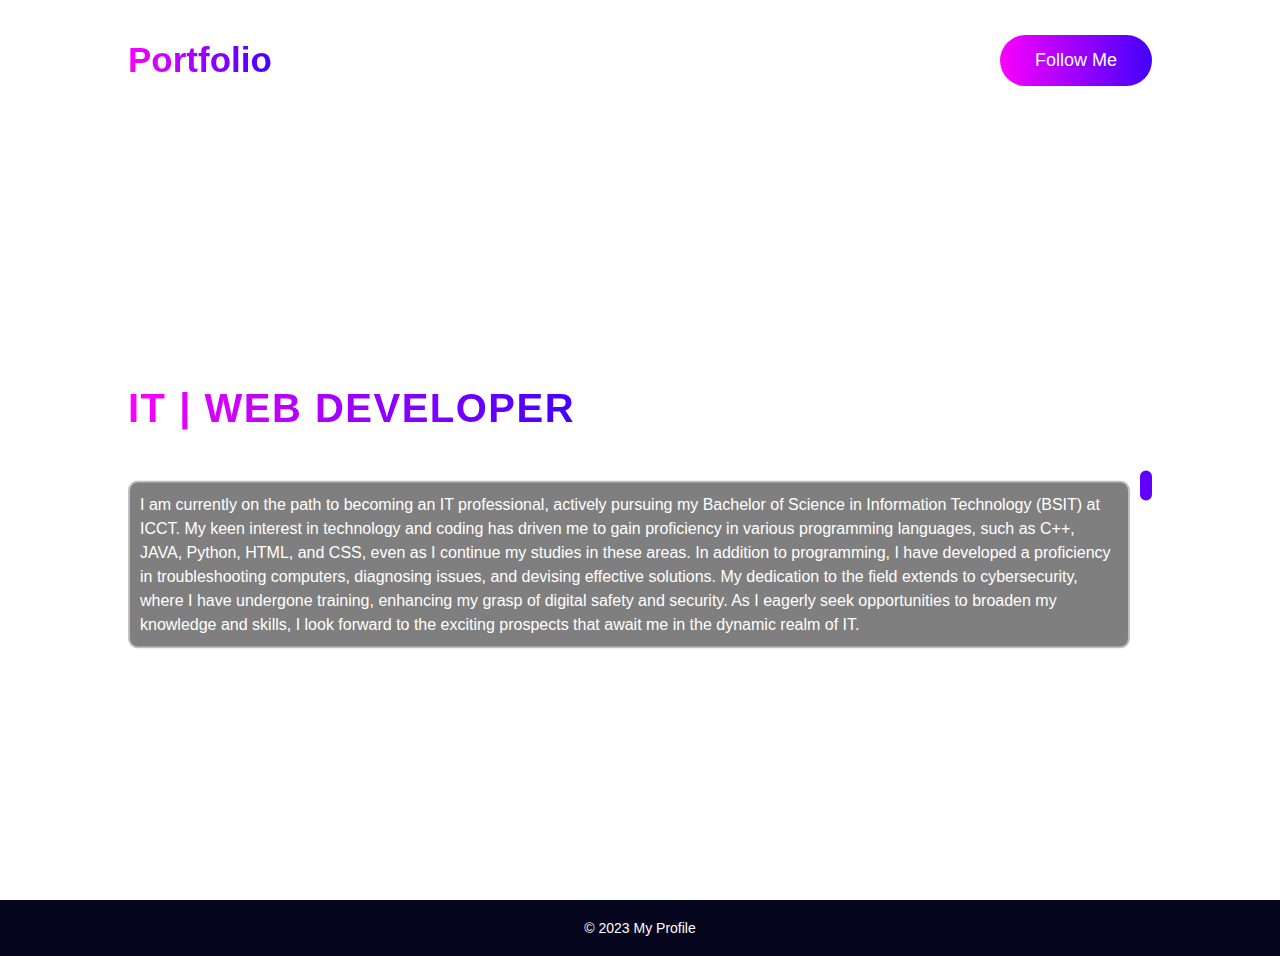
==== index.html @ 4498487b "Add files via upload" ====
<!DOCTYPE html>
<html lang="en">
<head>
    <meta charset="UTF-8">
    <meta http-equiv="X-UA-Compatible" content="IE=edge">
    <meta name="viewport" content="width=device-width, initial-scale=1.0">
    <title>Portfolio</title>

    <!-- link Font awesome cdn -->
    <link rel="stylesheet" href="https://cdnjs.cloudflare.com/ajax/libs/font-awesome/6.4.0/css/all.min.css">

    <!-- link file CSS -->
    <link rel="stylesheet" href="style.css">
</head>
<body>
    <div class="contanier">
        <video autoplay loop muted id="video-bg">
            <source src="multimedia/vidbg.mp4" type="video/mp4">
            Your browser does not support the video tag.
        </video>
        <header>
            <nav>
                <a href="#" class="logo">Portfolio</a>
                <div class="nav-links">
                    <a href="index.html">Home</a>
                    <a href="about.html">About</a>
                    <a href="achievements.html">Achievements</a>
                    <a href="project.html">Projects</a>
                    <a href="contact.html">Contact</a>
                </div>
                <a href="https://www.facebook.com/krizz19" target="_blank" class="btn">Follow Me</a>
            </nav>
        </header>

        <div class="content">
            <div class="kris-text">
                <h1>Kristofferson Soriano</h1>
                <span>IT | WEB DEVELOPER</span>
                <p>I am currently on the path to becoming an IT professional, actively pursuing my Bachelor of Science in Information Technology (BSIT) at ICCT. My keen interest in technology and coding has driven me to gain proficiency in various programming languages, such as C++, JAVA, Python, HTML, and CSS, even as I continue my studies in these areas. In addition to programming, I have developed a proficiency in troubleshooting computers, diagnosing issues, and devising effective solutions. My dedication to the field extends to cybersecurity, where I have undergone training, enhancing my grasp of digital safety and security. As I eagerly seek opportunities to broaden my knowledge and skills, I look forward to the exciting prospects that await me in the dynamic realm of IT.</p>
                
            </div>
            <div class="kris-img">
                <img src="multimedia/kris.png" alt="">
            </div>
        </div>
        

        <div class="soial-links">
            <span>Follow Me</span>
            <a href="https://www.facebook.com/krizz19" target="_blank"><i class="fa-brands fa-facebook-f"></i></a>
            <a href="#"><i class="fa-brands fa-twitter"></i></a>
            <a href"https://www.instagram.com/imkriss19/?igshid=YzAwZjE1ZTI0Zg%3D%3D&fbclid=IwAR00w-x3zYcXLVi1G-4iBIEl50poXa-NztQFN1F97gvo6rqzmIoqXiH78uA"><i class="fa-brands fa-instagram"></i></a>
            <a href="#"><i class="fa-brands fa-github"></i></a>
        </div>

    </div>
    <footer>
        <div class="container">
            <p>&copy; 2023 My Profile</p>
        </div>
    </footer>

</body>
</html>
---- style.css ----
*{
    padding: 0;
    margin: 0;
    box-sizing: border-box;
    font-family: sans-serif;
    text-decoration: none;
}
.btn{
    padding: 15px 35px;
    background: linear-gradient(to left, #4200fc , #f901fc);
    border-radius: 30px;
    color: #fff;
    font-size: 18px;
}
.contanier{
    width: 100%;
    height: 100%;
    position: relative;
    overflow: hidden;
}
header nav{
    width: 80%;
    margin: auto;
    display: flex;
    justify-content: space-between;
    align-items: center;
    height: 100px;
    padding-top: 20px;
    z-index: 100;
    position: relative;
}
header nav .logo{
    font-size: 35px;
    font-weight: bold;
    background: linear-gradient(to left, #4200fc , #f901fc);
    -webkit-background-clip: text;
    -webkit-text-fill-color: transparent;
}
header nav .nav-links a{
    color: #fff;
    margin-left: 50px;
    position: relative;
}
header nav .nav-links a::after{
    content: '';
    position: absolute;
    bottom: -8px;
    left: 0;
    width: 0%;
    height: 3px;
    background: linear-gradient(to left, #4200fc , #f901fc);
    transition: 0.3s;
}
header nav .nav-links a:hover::after{
    width: 100%;
}

.content{
    padding-top: 70px;
    position: absolute;
    top: 50%;
    left: 50%;
    transform: translate(-50%, -50%);
    width: 80%;
    display: flex;
    justify-content: space-between;
    align-items: center;
}
.about {
    padding-top: 70px;
    position: absolute;
    top: 50%;
    left: 50%;
    transform: translate(-50%, -50%);
    width: 80%;
    display: flex;
    justify-content: space-between;
    align-items: center;
    color: white;
    margin: 20px;
    transition: color 0.3s ease; /* Add a smooth transition effect for the color change */
}

/* Change color on hover */
.about:hover {
    color: rgb(157, 230, 74); /* Change to the color you want on hover */
}
.achievements{
    padding-top: 70px;
    position: absolute;
    top: 50%;
    left: 50%;
    transform: translate(-50%, -50%);
    width: 80%;
    display: flex;
    justify-content: space-between;
    align-items: center;
    color: white;
}
.kris-text {
    padding: 20px 0;    
  }
  
  .kris-text h1 {
    font-size: 36px;
    margin-bottom: 10px;
  }
  
  .kris-text span {
    font-size: 18px;
  }
  
  .image-gallery {
    display: flex;
    justify-content: center;
  }
  
  .image-gallery img {
    width: 300px; /* Adjust the width to your preference */
    margin: 10px;
    border: 1px solid #ccc; /* Optional: add a border */
  }
  
  .image-gallery img:hover {
    transform: scale(1.1); /* Optional: add a hover effect */
  }
.content h1{
    color: #fff;
    font-size: 60px;
    margin-bottom: 15px;
}
.content span{
    background: linear-gradient(to left, #4200fc , #f901fc);
    -webkit-background-clip: text;
    -webkit-text-fill-color: transparent;
    font-size: 40px;
    font-weight: bold;
    letter-spacing: 1.5px;
}
.content p {
    color: #fff;
    margin-top: 50px;
    margin-bottom: 20px; /* Adjust margin to create space */
    line-height: 1.5;
    transition: background 0.3s ease;
    background: rgba(0, 0, 0, 0.5);
    padding: 10px;
    border: 2px solid rgba(255, 255, 255, 0.5);
    border-radius: 10px;
    margin-right: 10px;
}

/* Change background image (linear gradient) on hover */
.content p:hover {
    background-image: linear-gradient(to right, #ff3366, #33ff99); /* Change to your desired linear gradient */
    -webkit-background-clip: text; /* Apply background to the text */
    background-clip: text; /* Apply background to the text */
    color: transparent; /* Set the text color to transparent to show the gradient through the text */
}
.kris-img {
    
    border: 6px solid #6101fc;
    background-color: #07021a;
    border-radius: 15px;
    
}
.kris-img img{
    width: 300px;
    border-radius: 10px;
    margin-top: auto;
    margin-bottom: -4px;

}

.soial-links{
    position: absolute;
    top: 50%;
    transform: translateY(-50%);
    display: flex;
    right: 20px;
    flex-direction: column;
    gap: 25px;
    text-align: center;
}
.soial-links a{
    color: #fff;
    font-size: 22px;
    transition: 0.4s;
}
.soial-links a:hover{
    transform: scale(1.4);
}
.soial-links span{
    color: #fff;
    font-weight: 500;
    transform: rotate(90deg);
    margin-bottom: 40px;
}
.certification-link {
    color: rgb(124, 235, 81); /* Default color */
    text-decoration: none; /* Remove underline */
}

.certification-link:hover {
    color: blue; /* Color on hover */
}
.contact-list {
    border: 2px solid rgb(243, 243, 243); /* Border properties */
    padding: 10px; /* Optional: Add some padding for spacing */
  }
  
  .contact-list li {
    list-style-type: none; /* Remove default bullet points */
    margin-bottom: 10px; /* Optional: Add margin between list items */
  }
  
  .contact-list li a {
    text-decoration: none;
    color: rgb(248, 244, 244); /* Set the link color */
  }
  
  .contact-list li a:hover {
    color: blue; /* Change link color on hover */
  }
 .kris-text ul li {
    margin-bottom: 10px;
    display: flex;
    align-items: center;
}

.kris-text ul li strong {
    min-width: 100px; /* Adjust the width based on your preference */
}

.kris-text ul ul li:before {
    content: "\2022";
    color: #f901fc;
    margin-right: 5px;
}

.kris-text ul ul {
    margin-top: 5px;
}

.kris-text ul ul li {
    margin-bottom: 5px;
    padding-left: 20px;
}

.kris-text ul ul li:before {
    content: "•";
    color: #f901fc; /* You can change the color */
    display: inline-block;
    width: 1em;
    margin-left: -1em;
}
body, html {
    height: 100%;
    margin: 0;
}
#video-bg {
    position: absolute;
    top: 0;
    left: 0;
    width: 100%;
    height: 100%;
    object-fit: cover;
} 
footer {
    background-color: #05051e; /* Choose your desired background color */
    color: white;
    text-align: center;
    padding: 20px;
}

/* Optional: Style the text and links inside the footer */
footer p {
    margin: 0;
    font-size: 14px;
}

footer a {
    color: white;
    text-decoration: none;
}

footer a:hover {
    text-decoration: underline;
}
.about-paragraph {
    color: #fff;
    margin-top: 10px; /* Adjust margin to create space */
    margin-bottom: 10px; /* Adjust margin to create space */
    line-height: 1.5;
    transition: background 0.3s ease;
    background: rgba(0, 0, 0, 0.5);
    padding: 10px;
    border: 2px solid rgba(255, 255, 255, 0.5);
    border-radius: 10px;
    margin-right: 10px;
}

.about-list {
    color: #fff;
    margin-top: 10px; /* Adjust margin to create space */
    margin-bottom: 10px; /* Adjust margin to create space */
    line-height: 1.5;
    transition: background 0.3s ease;
    background: rgba(0, 0, 0, 0.5);
    padding: 10px;
    border: 2px solid rgba(255, 255, 255, 0.5);
    border-radius: 10px;
    list-style-type: none; /* Remove default bullet points */
    margin-right: 10px;
}

.about-paragraph:hover, .about-list:hover {
    background-image: linear-gradient(to right, #ff3366, #33ff99); /* Change to your desired linear gradient */
    -webkit-background-clip: text; /* Apply background to the text */
    background-clip: text; /* Apply background to the text */
    color: transparent; /* Set the text color to transparent to show the gradient through the text */
}


hr {
    margin-bottom: 10px;
    margin-right: 10px;
}
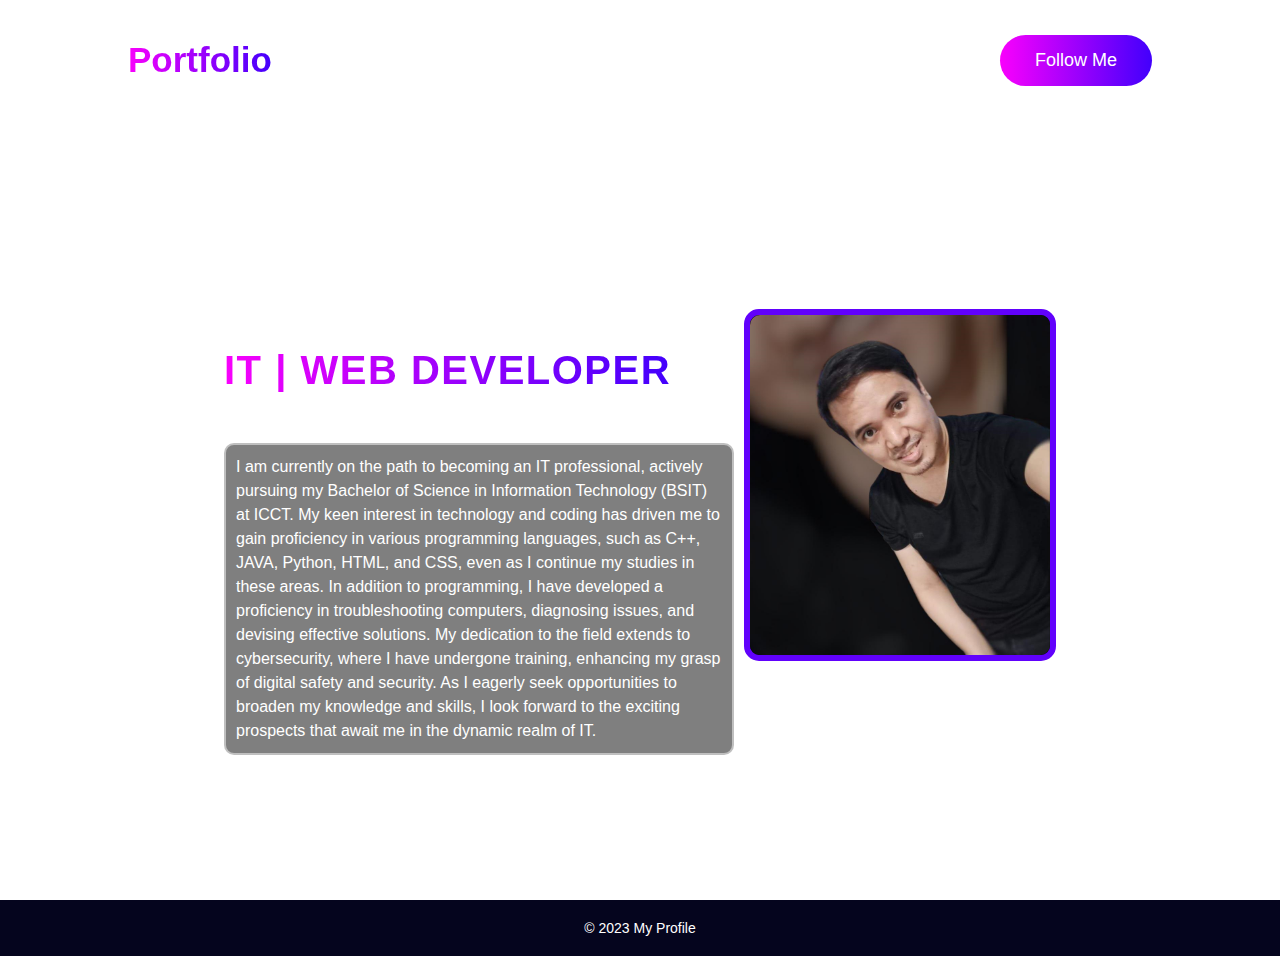
==== commit 3c160372: "Add files via upload" ====
--- a/index.html
+++ b/index.html
@@ -14,10 +14,7 @@
 </head>
 <body>
     <div class="contanier">
-        <video autoplay loop muted id="video-bg">
-            <source src="multimedia/vidbg.mp4" type="video/mp4">
-            Your browser does not support the video tag.
-        </video>
+
         <header>
             <nav>
                 <a href="#" class="logo">Portfolio</a>
--- a/style.css
+++ b/style.css
@@ -61,7 +61,7 @@
     top: 50%;
     left: 50%;
     transform: translate(-50%, -50%);
-    width: 80%;
+    width: 65%;
     display: flex;
     justify-content: space-between;
     align-items: center;
@@ -72,7 +72,7 @@
     top: 50%;
     left: 50%;
     transform: translate(-50%, -50%);
-    width: 80%;
+    width: 65%;
     display: flex;
     justify-content: space-between;
     align-items: center;
@@ -326,5 +326,64 @@
     margin-bottom: 10px;
     margin-right: 10px;
 }
+table {
+    width: 80% !important;
+    max-width: 600px !important;
+    border-collapse: collapse;
+    margin-top: 20px;
+    box-shadow: 0 4px 8px rgba(0, 0, 0, 1);
+    border-radius: 10px;
+    overflow: hidden;
+    text-align: center;
+    margin-bottom: 20px;
+    border: 2px solid #3498db;
+    margin: 20px auto;
+    background-color: rgba(255, 255, 255, 0.9) !important; /* White with 90% opacity */
+}
+
+th, td {
+    border: 2px solid #ddd;
+    padding: 12px;
+    text-align: center;	
+}
+
+th {
+    background-color: #3498db;
+    color: #fff;
+}
+
+.vacant {
+    background-color: #f39c12;
+    color: #fff;
+}
+
+.days, .time, .subject {
+    background-color: #D4D4D4;
+}
+
+.schedule-container {
+    width: 80% !important;
+    max-width: 800px !important;
+    box-shadow: 0 4px 8px rgba(0, 0, 0, 0.1);
+    border-radius: 10px;
+    overflow: hidden;
+    margin-bottom: 20px;
+    border: 2px solid #B2AEAE;
+    padding: 10px;
+    background-color: rgba(255, 255, 255, 0.7) !important; /* White with 90% opacity */
+	text-align: center
+}
+.schedule-container {
+	color: black;
+}
+body {
+    background-image: url('multimedia/imgbg.jpg'); /* Replace 'path/to/imgbg.jpg' with the actual path to your image */
+    background-size: cover;
+    background-position: center;
+    margin: 0;
+    padding: 0;
+    overflow-x: hidden;
+}
+
   
   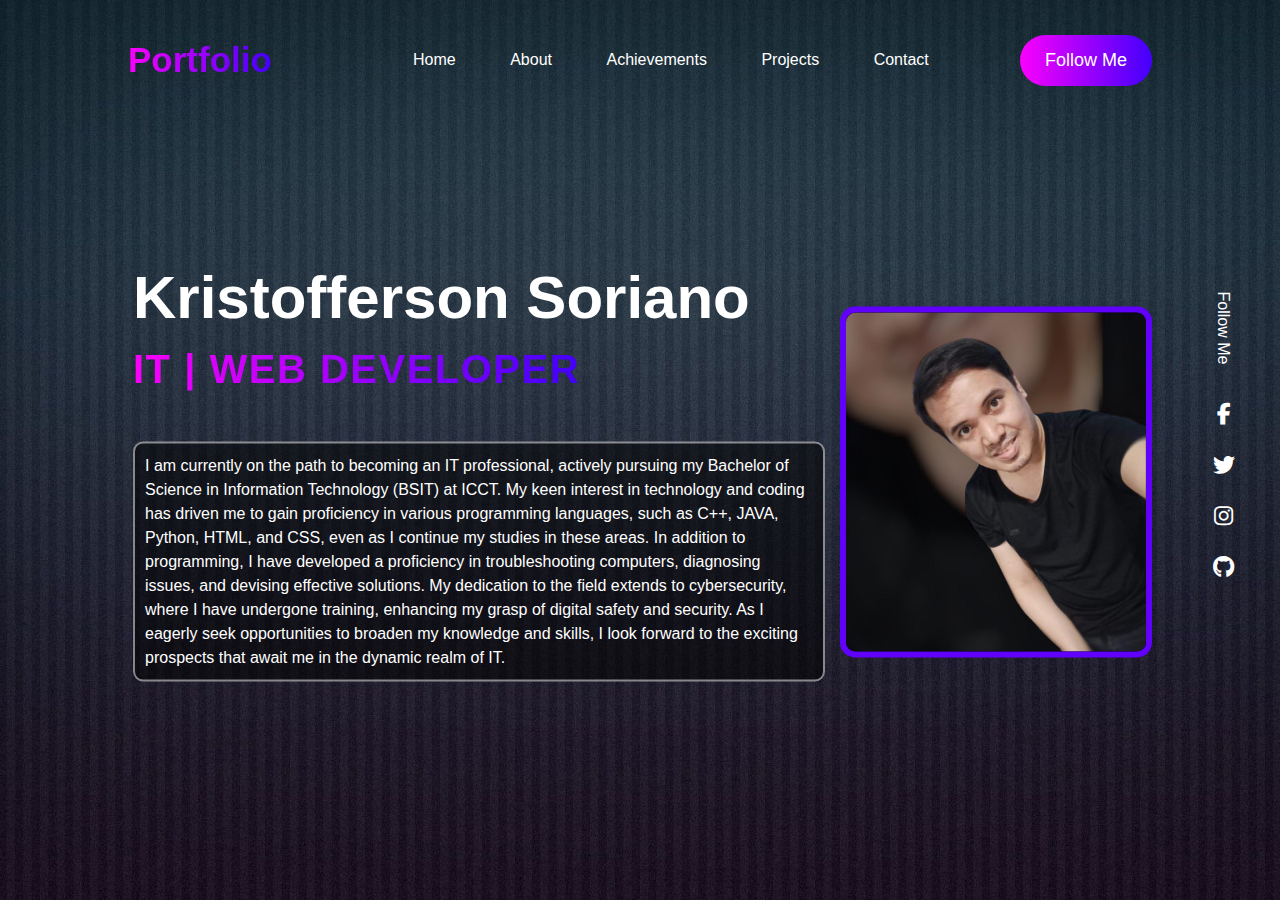
==== commit 3206e975: "Add files via upload" ====
--- a/index.html
+++ b/index.html
@@ -13,7 +13,7 @@
     <link rel="stylesheet" href="style.css">
 </head>
 <body>
-    <div class="contanier">
+    <div class="container">
 
         <header>
             <nav>
@@ -51,11 +51,7 @@
         </div>
 
     </div>
-    <footer>
-        <div class="container">
-            <p>&copy; 2023 My Profile</p>
-        </div>
-    </footer>
+
 
 </body>
 </html>--- a/style.css
+++ b/style.css
@@ -6,7 +6,7 @@
     text-decoration: none;
 }
 .btn{
-    padding: 15px 35px;
+    padding: 15px 25px;
     background: linear-gradient(to left, #4200fc , #f901fc);
     border-radius: 30px;
     color: #fff;
@@ -17,6 +17,7 @@
     height: 100%;
     position: relative;
     overflow: hidden;
+	margin: auto;
 }
 header nav{
     width: 80%;
@@ -56,6 +57,18 @@
 }
 
 .content{
+	max-width: 80%; /* Adjust the max-width as needed */
+    padding-top: 5%;
+    position: absolute;
+    top: 50%;
+    left: 50%;
+    transform: translate(-50%, -50%);
+    width: 100%;
+    display: flex;
+    justify-content: space-between;
+    align-items: center;
+}
+.about {
     padding-top: 70px;
     position: absolute;
     top: 50%;
@@ -65,17 +78,6 @@
     display: flex;
     justify-content: space-between;
     align-items: center;
-}
-.about {
-    padding-top: 70px;
-    position: absolute;
-    top: 50%;
-    left: 50%;
-    transform: translate(-50%, -50%);
-    width: 65%;
-    display: flex;
-    justify-content: space-between;
-    align-items: center;
     color: white;
     margin: 20px;
     transition: color 0.3s ease; /* Add a smooth transition effect for the color change */
@@ -98,22 +100,27 @@
     color: white;
 }
 .kris-text {
-    padding: 20px 0;    
+    padding: 5px;    
   }
   
   .kris-text h1 {
-    font-size: 36px;
-    margin-bottom: 10px;
+    font-size: 28px;
+    margin-bottom: 5px;
   }
   
   .kris-text span {
     font-size: 18px;
   }
   
-  .image-gallery {
+.image-gallery {
+    position: fixed;
+    top: 50%; /* Adjust as needed */
+    left: 50%; /* Adjust as needed */
+    transform: translate(-50%, -50%);
     display: flex;
     justify-content: center;
-  }
+    z-index: 1000; /* Adjust as needed, ensure it has a higher value than other elements if necessary */
+}
   
   .image-gallery img {
     width: 300px; /* Adjust the width to your preference */
@@ -377,13 +384,10 @@
 	color: black;
 }
 body {
-    background-image: url('multimedia/imgbg.jpg'); /* Replace 'path/to/imgbg.jpg' with the actual path to your image */
+    background: url('multimedia/imgbg.jpg') repeat; /* Replace 'path/to/imgbg.jpg' with the actual path to your image */
     background-size: cover;
     background-position: center;
     margin: 0;
     padding: 0;
     overflow-x: hidden;
 }
-
-  
-  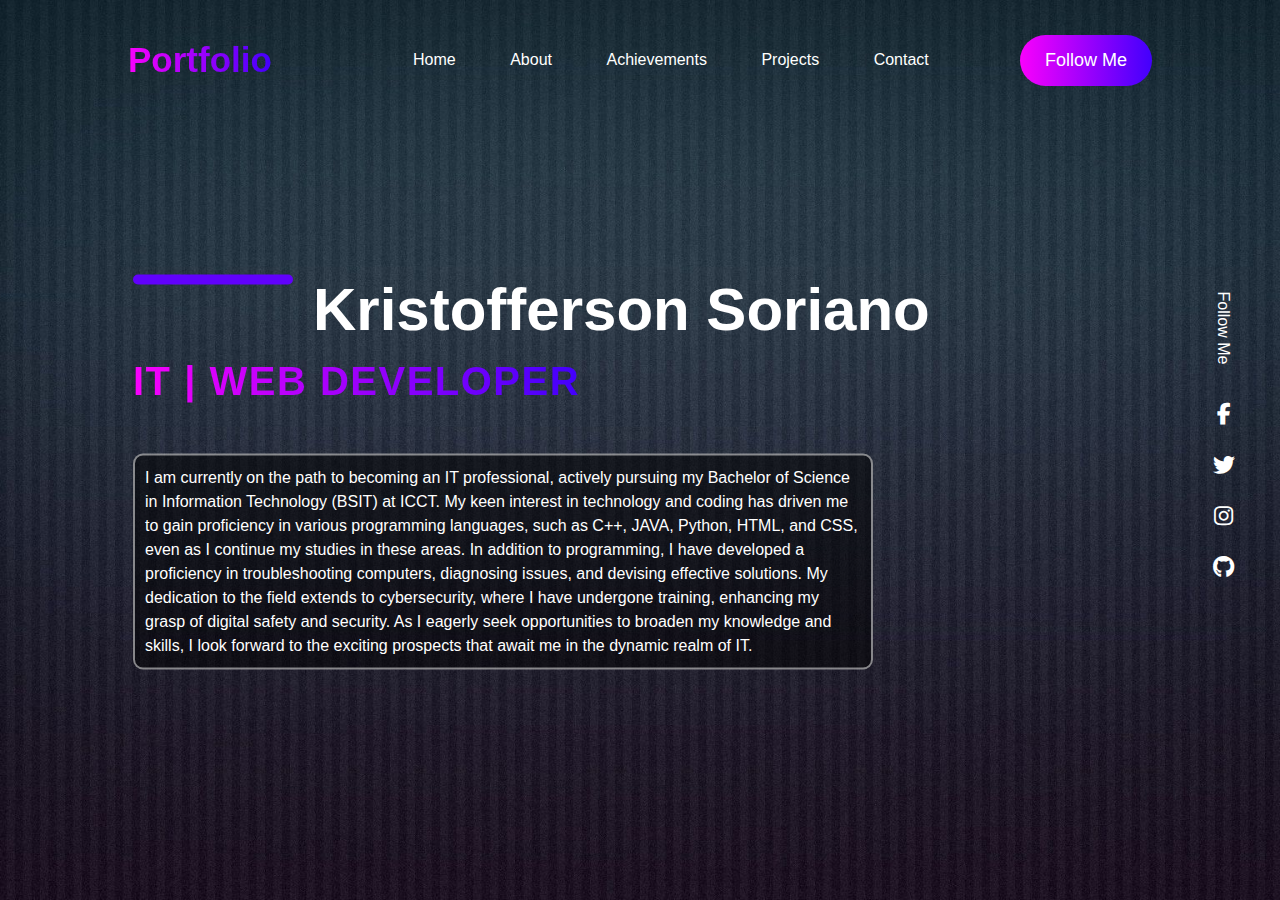
==== commit 7ca976b5: "Add files via upload" ====
--- a/index.html
+++ b/index.html
@@ -30,15 +30,18 @@
         </header>
 
         <div class="content">
-            <div class="kris-text">
-                <h1>Kristofferson Soriano</h1>
+            
+			<div class="kris-text">
+			
+				<div class="kris-img">
+                <img src="multimedia/kris.jpeg" alt="">
+				</div>
+				<h1>Kristofferson Soriano</h1>
                 <span>IT | WEB DEVELOPER</span>
-                <p>I am currently on the path to becoming an IT professional, actively pursuing my Bachelor of Science in Information Technology (BSIT) at ICCT. My keen interest in technology and coding has driven me to gain proficiency in various programming languages, such as C++, JAVA, Python, HTML, and CSS, even as I continue my studies in these areas. In addition to programming, I have developed a proficiency in troubleshooting computers, diagnosing issues, and devising effective solutions. My dedication to the field extends to cybersecurity, where I have undergone training, enhancing my grasp of digital safety and security. As I eagerly seek opportunities to broaden my knowledge and skills, I look forward to the exciting prospects that await me in the dynamic realm of IT.</p>
-                
-            </div>
-            <div class="kris-img">
-                <img src="multimedia/kris.png" alt="">
-            </div>
+				
+                <p>I am currently on the path to becoming an IT professional, actively pursuing my Bachelor of Science in Information Technology (BSIT) at ICCT. My keen interest in technology and coding has driven me to gain proficiency in various programming languages, such as C++, JAVA, Python, HTML, and CSS, even as I continue my studies in these areas. In addition to programming, I have developed a proficiency in troubleshooting computers, diagnosing issues, and devising effective solutions. My dedication to the field extends to cybersecurity, where I have undergone training, enhancing my grasp of digital safety and security. As I eagerly seek opportunities to broaden my knowledge and skills, I look forward to the exciting prospects that await me in the dynamic realm of IT.</p> 
+				</div>
+						
         </div>
         
 
--- a/style.css
+++ b/style.css
@@ -82,13 +82,122 @@
     margin: 20px;
     transition: color 0.3s ease; /* Add a smooth transition effect for the color change */
 }
+.contact {
+	max-width: 80%; /* Adjust the max-width as needed */
+    padding-top: 5%;
+    position: absolute;
+    top: 50%;
+    left: 50%;
+    transform: translate(-50%, -50%);
+    width: 100%;
+    display: flex;
+    /*justify-content: space-between;*/
+    align-items: center;
+	color: white;
+}
+.contact h1{
+    color: #fff;
+    font-size: 90px;
+    margin-bottom: 15px;
+}
+.form {
+	max-width: 80%; /* Adjust the max-width as needed */
+    padding-top: 5%;
+    position: absolute;
+    top: 50%;
+    left: 70%;
+    transform: translate(-50%, -50%);
+    width: 100%;
+    display: flex;
+    
+    align-items: center;
+	color: white;
+}
+.testimonials {
+	max-width: 80%; /* Adjust the max-width as needed */
+    padding-top: 5%;
+    position: absolute;
+    top: 30%;
+    left: 70%;
+    transform: translate(-50%, -50%);
+    width: 100%;
+    /*display: flex;*/
+    /*justify-content: space-between;*/
+    align-items: center;
+	color: white;
+}
+.cta {
+	max-width: 80%; /* Adjust the max-width as needed */
+    padding-top: 5%;
+    position: absolute;
+    top: 60%;
+    left: 70%;
+    transform: translate(-50%, -50%);
+    width: 100%;
+    /*display: flex;*/
+    /*justify-content: space-between;*/
+    align-items: center;
+	color: white;
+}
+.animated-icons {
+	max-width: 80%; /* Adjust the max-width as needed */
+    padding-top: 5%;
+    position: absolute;
+    top: 80%;
+    left: 70%;
+    transform: translate(-50%, -50%);
+    width: 100%;
+    /*display: flex;*/
+    /*justify-content: space-between;*/
+    align-items: center;
+	color: white;
+}
+form {
+    display: grid;
+    gap: 10px;
+}
+
+label {
+    display: inline-block;
+    margin-bottom: 5px;
+}
+
+input, textarea {
+    width: 100%;
+    padding: 8px;
+    box-sizing: border-box;
+    border: 1px solid #ccc;
+    border-radius: 4px;
+    resize: vertical;
+}
+
+button {
+    background-color: #4CAF50;
+    color: white;
+    padding: 10px 20px;
+    border: none;
+    border-radius: 4px;
+    cursor: pointer;
+}
+
+button:hover {
+    background-color: #45a049;
+}
+
+.testimonials, .cta {
+    margin-top: 20px;
+}
 
 /* Change color on hover */
 .about:hover {
     color: rgb(157, 230, 74); /* Change to the color you want on hover */
 }
+.kris-achievements {
+	color: white;
+	margin-left: 15%;
+}
 .achievements{
-    padding-top: 70px;
+    padding-top: 90px;
     position: absolute;
     top: 50%;
     left: 50%;
@@ -98,6 +207,9 @@
     justify-content: space-between;
     align-items: center;
     color: white;
+	flex-direction: column;
+	text-align: center;
+	margin-top: 30px;
 }
 .kris-text {
     padding: 5px;    
@@ -111,21 +223,28 @@
   .kris-text span {
     font-size: 18px;
   }
+  .kris-text p {
+	  width: 73%;
+  }
   
 .image-gallery {
-    position: fixed;
+    position: absolute;
     top: 50%; /* Adjust as needed */
     left: 50%; /* Adjust as needed */
     transform: translate(-50%, -50%);
     display: flex;
-    justify-content: center;
+    justify-content: space-around;
     z-index: 1000; /* Adjust as needed, ensure it has a higher value than other elements if necessary */
+	display: flex;
+	
 }
   
   .image-gallery img {
     width: 300px; /* Adjust the width to your preference */
     margin: 10px;
     border: 1px solid #ccc; /* Optional: add a border */
+	max-width: 100%;
+	margin-bottom: 10px;
   }
   
   .image-gallery img:hover {
@@ -166,16 +285,19 @@
 }
 .kris-img {
     
-    border: 6px solid #6101fc;
+    border: 5px solid #6101fc;
     background-color: #07021a;
     border-radius: 15px;
+	float: left;
+	margin-right: 20px;
     
 }
 .kris-img img{
-    width: 300px;
+    width: 150px;
     border-radius: 10px;
     margin-top: auto;
-    margin-bottom: -4px;
+	float: left;
+	
 
 }
 
@@ -359,16 +481,20 @@
     color: #fff;
 }
 
-.vacant {
-    background-color: #f39c12;
-    color: #fff;
-}
-
-.days, .time, .subject {
+.empty {
+    background-color: orange;
+    color: #fff;
+}
+
+.title {
+	background-color: #33BBFF;
+    color: #fff;
+}
+.time, .program {
     background-color: #D4D4D4;
 }
 
-.schedule-container {
+.project-container {
     width: 80% !important;
     max-width: 800px !important;
     box-shadow: 0 4px 8px rgba(0, 0, 0, 0.1);
@@ -379,9 +505,77 @@
     padding: 10px;
     background-color: rgba(255, 255, 255, 0.7) !important; /* White with 90% opacity */
 	text-align: center
-}
-.schedule-container {
+	
+}
+.project {
+	margin: 100px;
+	margin-left: 20%;	
+}
+.program {
+	position: relative;
+    cursor: pointer;
+}
+.project-container {
 	color: black;
+}
+/* Add this CSS to your existing styles */
+.project-container .program:hover::before {
+    content: '';
+    display: block;
+    position: absolute;
+    top: 50%;
+    left: 50%;
+    transform: translate(-50%, -50%);
+    width: 66.666%;
+    height: 100%;
+    background-size: cover;
+    z-index: 1;
+	padding: 5px;
+}
+
+/* Add images for the Calculator and Inventory Management App */
+.program[data-image="calculator"]:hover::before {
+    background-image: url('multimedia/calculator.png'); /* Replace with the path to your calculator image */
+		
+}
+
+.program[data-image="inventory"]:hover::before {
+    background-image: url('multimedia/inventory.jpg'); /* Replace with the path to your inventory image */
+}
+
+.program::before {
+    content: "";
+    position: absolute;
+    top: 50%;
+    left: 50%;
+    transform: translate(-50%, -50%);
+    width: 66.666%;
+    height: 100%;
+    background-size: cover;
+    z-index: 1;
+    padding: 5px;
+    visibility: hidden;
+}
+.program:hover::before {
+    visibility: visible;
+}
+.program:hover::before {
+    content: "";
+    position: absolute;
+    bottom: 125%; /* Adjust the distance from the text */
+    left: 50%;
+    transform: translateX(-50%);
+    width: 500px; /* Adjust the width of the tooltip */
+    background-color: #fff;
+    box-shadow: 0 4px 8px rgba(0, 0, 0, 0.1);
+    border-radius: 5px;
+    padding: 10px;
+    text-align: center;
+    z-index: 1;
+}
+.program:hover::before img {
+    width: 100%; /* Make the image fill the tooltip container */
+    border-radius: 5px;
 }
 body {
     background: url('multimedia/imgbg.jpg') repeat; /* Replace 'path/to/imgbg.jpg' with the actual path to your image */
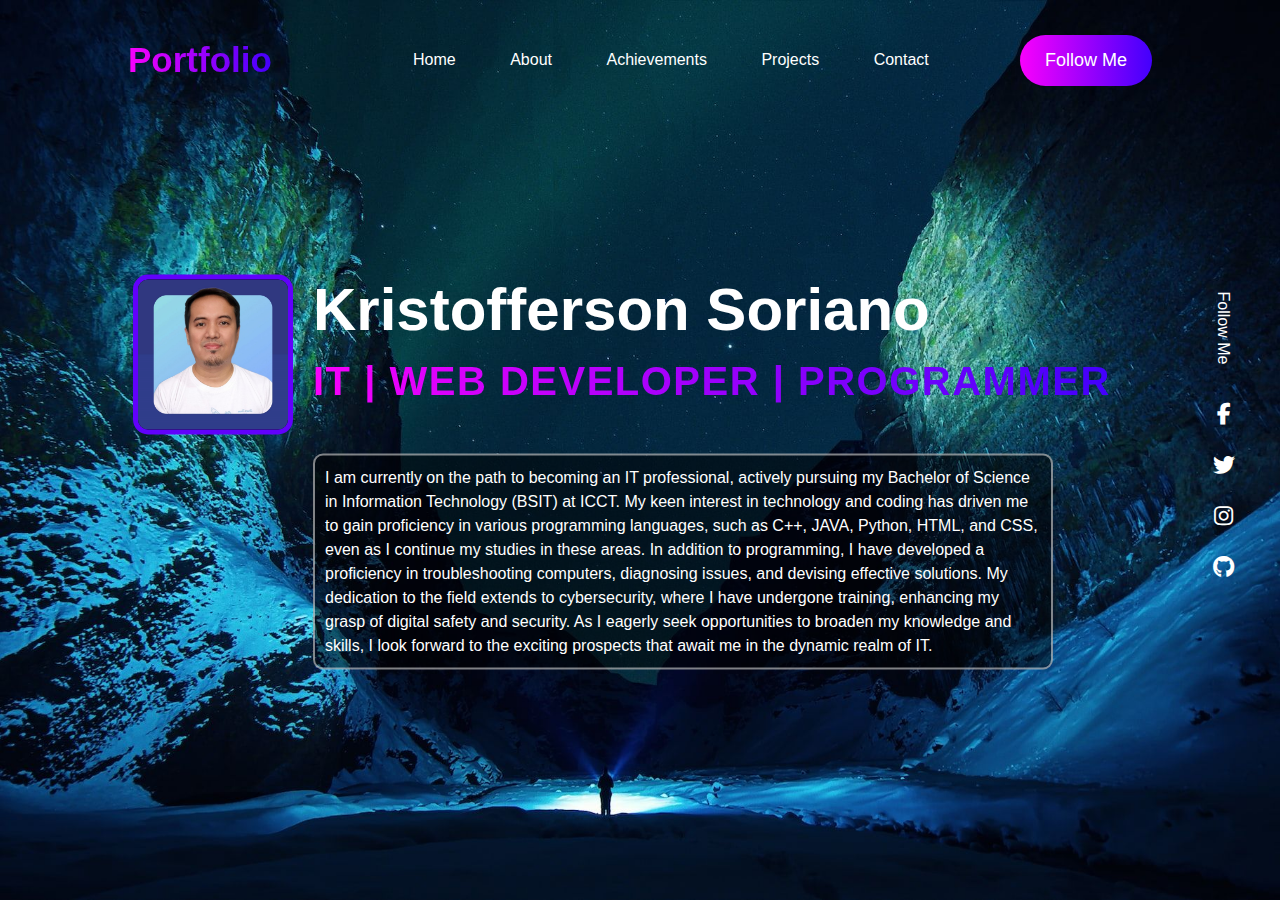
==== commit c4a292fc: "Add files via upload" ====
--- a/index.html
+++ b/index.html
@@ -37,7 +37,7 @@
                 <img src="multimedia/kris.jpeg" alt="">
 				</div>
 				<h1>Kristofferson Soriano</h1>
-                <span>IT | WEB DEVELOPER</span>
+                <span>IT | WEB DEVELOPER | PROGRAMMER</span>
 				
                 <p>I am currently on the path to becoming an IT professional, actively pursuing my Bachelor of Science in Information Technology (BSIT) at ICCT. My keen interest in technology and coding has driven me to gain proficiency in various programming languages, such as C++, JAVA, Python, HTML, and CSS, even as I continue my studies in these areas. In addition to programming, I have developed a proficiency in troubleshooting computers, diagnosing issues, and devising effective solutions. My dedication to the field extends to cybersecurity, where I have undergone training, enhancing my grasp of digital safety and security. As I eagerly seek opportunities to broaden my knowledge and skills, I look forward to the exciting prospects that await me in the dynamic realm of IT.</p> 
 				</div>
--- a/style.css
+++ b/style.css
@@ -218,6 +218,7 @@
   .kris-text h1 {
     font-size: 28px;
     margin-bottom: 5px;
+	color: linear-gradient(to left, #4200fc , #f901fc);
   }
   
   .kris-text span {
@@ -274,6 +275,7 @@
     border: 2px solid rgba(255, 255, 255, 0.5);
     border-radius: 10px;
     margin-right: 10px;
+	margin-left: 180px;
 }
 
 /* Change background image (linear gradient) on hover */
@@ -578,7 +580,7 @@
     border-radius: 5px;
 }
 body {
-    background: url('multimedia/imgbg.jpg') repeat; /* Replace 'path/to/imgbg.jpg' with the actual path to your image */
+    background: url('multimedia/imgbg1.jpg') repeat; /* Replace 'path/to/imgbg.jpg' with the actual path to your image */
     background-size: cover;
     background-position: center;
     margin: 0;
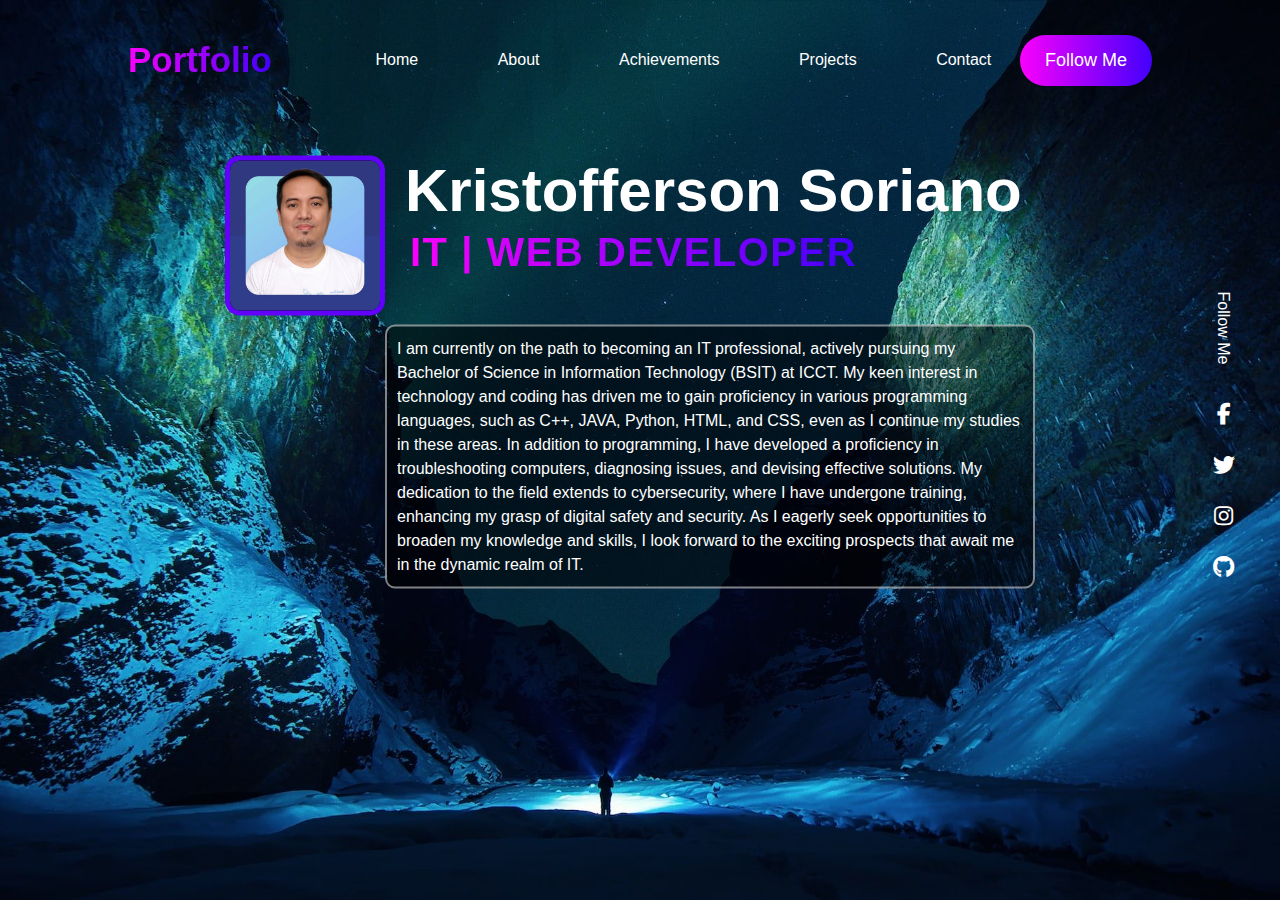
==== commit 676e3083: "Add files via upload" ====
--- a/index.html
+++ b/index.html
@@ -29,19 +29,15 @@
             </nav>
         </header>
 
-        <div class="content">
-            
-			<div class="kris-text">
-			
+        <div class="content">           
+			<div class="kris-text">			
 				<div class="kris-img">
                 <img src="multimedia/kris.jpeg" alt="">
 				</div>
 				<h1>Kristofferson Soriano</h1>
-                <span>IT | WEB DEVELOPER | PROGRAMMER</span>
-				
+                <span>IT | WEB DEVELOPER</span>				
                 <p>I am currently on the path to becoming an IT professional, actively pursuing my Bachelor of Science in Information Technology (BSIT) at ICCT. My keen interest in technology and coding has driven me to gain proficiency in various programming languages, such as C++, JAVA, Python, HTML, and CSS, even as I continue my studies in these areas. In addition to programming, I have developed a proficiency in troubleshooting computers, diagnosing issues, and devising effective solutions. My dedication to the field extends to cybersecurity, where I have undergone training, enhancing my grasp of digital safety and security. As I eagerly seek opportunities to broaden my knowledge and skills, I look forward to the exciting prospects that await me in the dynamic realm of IT.</p> 
-				</div>
-						
+				</div>						
         </div>
         
 
--- a/style.css
+++ b/style.css
@@ -13,14 +13,14 @@
     font-size: 18px;
 }
 .contanier{
-    width: 100%;
+    width: 900px;
     height: 100%;
-    position: relative;
+    position: center;
     overflow: hidden;
 	margin: auto;
 }
 header nav{
-    width: 80%;
+    width: 1024px;
     margin: auto;
     display: flex;
     justify-content: space-between;
@@ -28,7 +28,7 @@
     height: 100px;
     padding-top: 20px;
     z-index: 100;
-    position: relative;
+    position: center;
 }
 header nav .logo{
     font-size: 35px;
@@ -39,12 +39,12 @@
 }
 header nav .nav-links a{
     color: #fff;
-    margin-left: 50px;
+    margin-left: 75px;
     position: relative;
 }
 header nav .nav-links a::after{
     content: '';
-    position: absolute;
+    position: center;
     bottom: -8px;
     left: 0;
     width: 0%;
@@ -57,24 +57,37 @@
 }
 
 .content{
-	max-width: 80%; /* Adjust the max-width as needed */
+	max-width: 900px; /* Adjust the max-width as needed */
     padding-top: 5%;
+    position: relative;
+    top: 250px;
+    left: 50%;
+	margin-left: 30px;
+    transform: translate(-50%, -50%);
+    width: 100%;
+    display: flex;
+    justify-content: space-between;
+    align-items: center;
+}
+.about-header {
+	width: 1024px;
+    margin: auto;
+    display: flex;
+    justify-content: space-between;
+    align-items: center;
+    height: 100px;
+    padding-top: 20px;
+    z-index: 100;
+    position: center;
+	
+}
+.about {
+    padding-top: 70px;
     position: absolute;
     top: 50%;
     left: 50%;
     transform: translate(-50%, -50%);
-    width: 100%;
-    display: flex;
-    justify-content: space-between;
-    align-items: center;
-}
-.about {
-    padding-top: 70px;
-    position: absolute;
-    top: 50%;
-    left: 50%;
-    transform: translate(-50%, -50%);
-    width: 65%;
+    width: 900px;
     display: flex;
     justify-content: space-between;
     align-items: center;
@@ -86,14 +99,15 @@
 	max-width: 80%; /* Adjust the max-width as needed */
     padding-top: 5%;
     position: absolute;
-    top: 50%;
-    left: 50%;
-    transform: translate(-50%, -50%);
-    width: 100%;
-    display: flex;
-    /*justify-content: space-between;*/
+    top: 30%;
+    left: 60%;
+    transform: translate(-50%, -50%);
+    width: 100%;
+    display: flex;
+    justify-content: space-between;
     align-items: center;
 	color: white;
+	
 }
 .contact h1{
     color: #fff;
@@ -101,15 +115,14 @@
     margin-bottom: 15px;
 }
 .form {
-	max-width: 80%; /* Adjust the max-width as needed */
+	max-width: 800px; /* Adjust the max-width as needed */
     padding-top: 5%;
     position: absolute;
     top: 50%;
     left: 70%;
     transform: translate(-50%, -50%);
     width: 100%;
-    display: flex;
-    
+    display: flex;   
     align-items: center;
 	color: white;
 }
@@ -254,7 +267,9 @@
 .content h1{
     color: #fff;
     font-size: 60px;
-    margin-bottom: 15px;
+    
+	margin-left: 160px;
+	position: relative;
 }
 .content span{
     background: linear-gradient(to left, #4200fc , #f901fc);
@@ -263,6 +278,8 @@
     font-size: 40px;
     font-weight: bold;
     letter-spacing: 1.5px;
+	margin-left: 5px;
+	position: relative;
 }
 .content p {
     color: #fff;
@@ -275,7 +292,8 @@
     border: 2px solid rgba(255, 255, 255, 0.5);
     border-radius: 10px;
     margin-right: 10px;
-	margin-left: 180px;
+	margin-left: 160px;
+	position: relative;
 }
 
 /* Change background image (linear gradient) on hover */
@@ -420,7 +438,7 @@
 }
 .about-paragraph {
     color: #fff;
-    margin-top: 10px; /* Adjust margin to create space */
+    margin-top: 5px; /* Adjust margin to create space */
     margin-bottom: 10px; /* Adjust margin to create space */
     line-height: 1.5;
     transition: background 0.3s ease;
@@ -429,11 +447,13 @@
     border: 2px solid rgba(255, 255, 255, 0.5);
     border-radius: 10px;
     margin-right: 10px;
+	margin-left: 5px;
+	position: relative;
 }
 
 .about-list {
     color: #fff;
-    margin-top: 10px; /* Adjust margin to create space */
+    margin-top: 5px; /* Adjust margin to create space */
     margin-bottom: 10px; /* Adjust margin to create space */
     line-height: 1.5;
     transition: background 0.3s ease;
@@ -443,6 +463,14 @@
     border-radius: 10px;
     list-style-type: none; /* Remove default bullet points */
     margin-right: 10px;
+	margin-left: 5px;
+}
+.about-h1 {
+	margin-top: 2px;
+}
+.about-hr {
+	margin-top: 20px;
+	position: relative;
 }
 
 .about-paragraph:hover, .about-list:hover {
